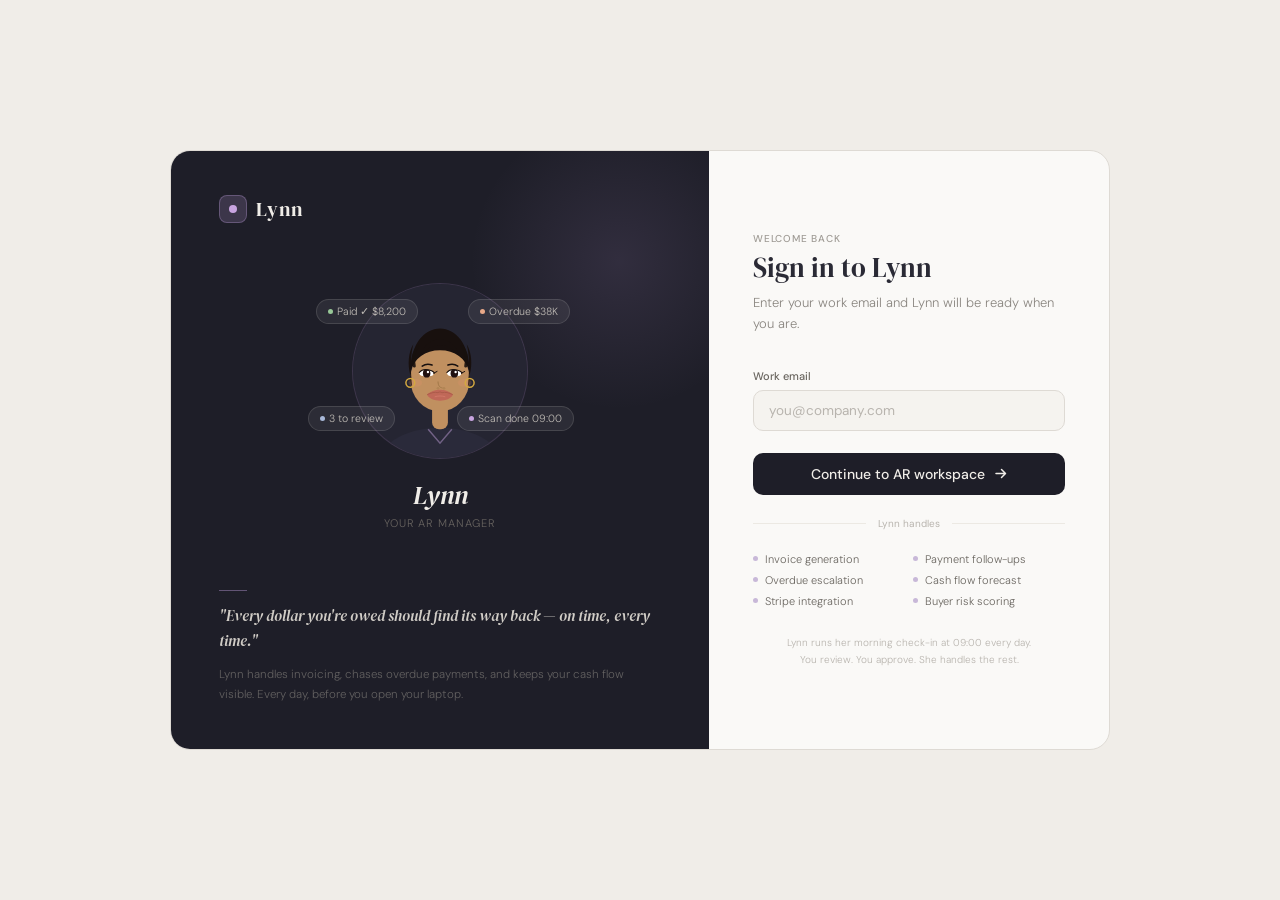
==== static/landing.html @ c95c6534 "Add Lynn front page and Exa risk signal" ====
<!DOCTYPE html>
<html lang="en">
<head>
<meta charset="UTF-8">
<meta name="viewport" content="width=device-width, initial-scale=1.0">
<title>Lynn — Your AR Manager</title>
<link href="https://fonts.googleapis.com/css2?family=DM+Sans:wght@300;400;500&family=DM+Serif+Display:ital@0;1&display=swap" rel="stylesheet">
<style>
* { box-sizing: border-box; margin: 0; padding: 0; }
body {
  font-family: 'DM Sans', sans-serif;
  background: #f0ede8;
  min-height: 100vh;
  display: flex;
  align-items: center;
  justify-content: center;
  padding: 24px;
}
.page {
  display: grid;
  grid-template-columns: 1fr 400px;
  max-width: 940px;
  width: 100%;
  min-height: 600px;
  background: #faf9f7;
  border-radius: 20px;
  border: 1px solid #dedad4;
  overflow: hidden;
}
.left {
  background: #1e1e28;
  padding: 44px 48px;
  display: flex;
  flex-direction: column;
  justify-content: space-between;
  position: relative;
  overflow: hidden;
}
.left-glow {
  position: absolute;
  width: 300px; height: 300px;
  border-radius: 50%;
  background: radial-gradient(circle, rgba(180,148,210,0.13) 0%, transparent 70%);
  top: -40px; right: -60px;
  pointer-events: none;
}
.brand {
  display: flex; align-items: center; gap: 9px;
  position: relative; z-index: 1;
}
.brand-mark {
  width: 28px; height: 28px; border-radius: 8px;
  background: rgba(180,148,210,0.2);
  border: 1px solid rgba(180,148,210,0.35);
  display: flex; align-items: center; justify-content: center;
}
.brand-dot { width: 8px; height: 8px; border-radius: 50%; background: #c8a4e0; }
.brand-name {
  font-family: 'DM Serif Display', serif;
  font-size: 20px; color: #f0ede8; letter-spacing: 0.04em;
}
.avatar-center {
  display: flex; flex-direction: column; align-items: center;
  position: relative; z-index: 1; flex: 1; justify-content: center;
}
.avatar-wrap {
  position: relative; margin-bottom: 18px;
}
.avatar-circle {
  width: 176px; height: 176px; border-radius: 50%;
  background: rgba(180,148,210,0.07);
  border: 1px solid rgba(180,148,210,0.14);
  overflow: hidden;
  display: flex; align-items: flex-end; justify-content: center;
}
.chip {
  position: absolute;
  background: rgba(240,237,232,0.07);
  border: 1px solid rgba(240,237,232,0.13);
  border-radius: 20px;
  padding: 5px 11px;
  font-size: 10.5px; color: #c0bcb6;
  white-space: nowrap; font-weight: 300;
}
.chip-tl { top: 16px; left: -36px; }
.chip-tr { top: 16px; right: -42px; }
.chip-bl { bottom: 28px; left: -44px; }
.chip-br { bottom: 28px; right: -46px; }
.cdot { display:inline-block; width:5px; height:5px; border-radius:50%; margin-right:4px; vertical-align:middle; margin-bottom:1px; }
.lynn-label {
  font-family: 'DM Serif Display', serif;
  font-style: italic; font-size: 26px; color: #f0ede8; margin-bottom: 3px;
}
.lynn-role {
  font-size: 11px; color: #686460; font-weight: 300;
  letter-spacing: 0.08em; text-transform: uppercase;
}
.vision { position: relative; z-index: 1; }
.vision-line { width: 28px; height: 1px; background: rgba(180,148,210,0.45); margin-bottom: 13px; }
.vision-quote {
  font-family: 'DM Serif Display', serif;
  font-style: italic; font-size: 15px; color: #d0ccc6; line-height: 1.65; margin-bottom: 11px;
}
.vision-sub { font-size: 11.5px; color: #626060; font-weight: 300; line-height: 1.75; }

/* RIGHT */
.right { padding: 48px 44px; display: flex; flex-direction: column; justify-content: center; }
.eyebrow { font-size: 10px; font-weight: 500; color: #a09c96; text-transform: uppercase; letter-spacing: 0.08em; margin-bottom: 7px; }
.title { font-family: 'DM Serif Display', serif; font-size: 27px; color: #2a2a35; margin-bottom: 7px; line-height: 1.2; }
.subtitle { font-size: 13px; color: #8a8680; font-weight: 300; line-height: 1.65; margin-bottom: 34px; }
.flabel { font-size: 11px; font-weight: 500; color: #6a6660; margin-bottom: 7px; display: block; }
.finput {
  width: 100%; padding: 11px 15px;
  border: 1px solid #dedad4; border-radius: 10px;
  font-size: 13.5px; font-family: 'DM Sans', sans-serif;
  background: #f5f3ef; color: #2a2a35; outline: none;
  transition: border-color 0.2s, background 0.2s; margin-bottom: 22px;
}
.finput:focus { border-color: #b8b0c8; background: #fff; }
.finput::placeholder { color: #b8b4ae; }
.fbtn {
  width: 100%; padding: 12px; border: none; border-radius: 10px;
  background: #1e1e28; color: #f0ede8;
  font-size: 14px; font-weight: 500; font-family: 'DM Sans', sans-serif;
  cursor: pointer; display: flex; align-items: center; justify-content: center; gap: 8px;
  transition: background 0.2s;
}
.fbtn:hover { background: #2e2e3e; }
.divider { display: flex; align-items: center; gap: 12px; margin: 22px 0; }
.dline { flex: 1; height: 1px; background: #ece9e3; }
.dtext { font-size: 10px; color: #b8b4ae; }
.caps { display: grid; grid-template-columns: 1fr 1fr; gap: 7px; }
.cap { display: flex; align-items: center; gap: 7px; font-size: 11px; color: #6a6660; font-weight: 300; }
.capdot { width: 5px; height: 5px; border-radius: 50%; background: #c8b8d8; flex-shrink: 0; }
.fnote { margin-top: 26px; font-size: 10px; color: #b8b4ae; font-weight: 300; line-height: 1.7; text-align: center; }
</style>
</head>
<body>
<div class="page">

  <div class="left">
    <div class="left-glow"></div>

    <div class="brand">
      <div class="brand-mark"><div class="brand-dot"></div></div>
      <span class="brand-name">Lynn</span>
    </div>

    <div class="avatar-center">
      <div class="avatar-wrap">
        <div class="chip chip-tl"><span class="cdot" style="background:#98c898"></span>Paid ✓ $8,200</div>
        <div class="chip chip-tr"><span class="cdot" style="background:#e8a888"></span>Overdue $38K</div>
        <div class="chip chip-bl"><span class="cdot" style="background:#a8b8d8"></span>3 to review</div>
        <div class="chip chip-br"><span class="cdot" style="background:#c8a4e0"></span>Scan done 09:00</div>

        <div class="avatar-circle">
          <svg width="176" height="176" viewBox="0 0 176 176" fill="none" xmlns="http://www.w3.org/2000/svg">

            <!-- bg -->
            <circle cx="88" cy="88" r="88" fill="#252532"/>

            <!-- BODY — drawn first, behind everything -->
            <path d="M20 200 C20 165 48 148 88 146 C128 148 156 165 156 200 Z" fill="#2a2a3a"/>
            <!-- shirt V -->
            <path d="M76 148 L88 162 L100 148" stroke="#c8a4e0" stroke-width="1.5" fill="none" opacity="0.45"/>

            <!-- NECK -->
            <rect x="80" y="120" width="16" height="28" rx="7" fill="#c09060"/>

            <!-- HEAD SHAPE — skin, drawn on top of neck -->
            <ellipse cx="88" cy="97" rx="30" ry="33" fill="#c09060"/>

            <!-- HAIR BACK — only the part behind/below the head, not on face -->
            <!-- back of hair at top — semicircle sitting above forehead -->
            <path d="M58 90 C58 62 72 46 88 46 C104 46 118 62 118 90 C114 76 103 68 88 68 C73 68 62 76 58 90 Z" fill="#18100e"/>

            <!-- side hair left — behind ear, below cheek level only -->
            <path d="M58 93 C55 83 56 70 61 62 C58 74 58 88 60 106 C58 102 57 98 58 93 Z" fill="#18100e"/>
            <!-- side hair right -->
            <path d="M118 93 C121 83 120 70 115 62 C118 74 118 88 116 106 C118 102 119 98 118 93 Z" fill="#18100e"/>

            <!-- FACE FEATURES on top of everything -->

            <!-- brows — thin arched -->
            <path d="M70 84 C73 82 77 82 80 83" stroke="#18100e" stroke-width="1.6" stroke-linecap="round" fill="none"/>
            <path d="M96 83 C99 82 103 82 106 84" stroke="#18100e" stroke-width="1.6" stroke-linecap="round" fill="none"/>

            <!-- eyes white -->
            <path d="M67 91 C69 88 73 87 77 88 C81 89 82 91 81 93 C79 95 70 95 68 93 C67 92 67 91 67 91 Z" fill="#fff"/>
            <path d="M95 91 C97 88 101 87 105 88 C109 89 110 91 109 93 C107 95 98 95 96 93 C95 92 95 91 95 91 Z" fill="#fff"/>

            <!-- iris -->
            <ellipse cx="74.5" cy="91.5" rx="3.8" ry="4.2" fill="#201010"/>
            <ellipse cx="102.5" cy="91.5" rx="3.8" ry="4.2" fill="#201010"/>

            <!-- shine -->
            <circle cx="75.8" cy="90" r="1.2" fill="#fff"/>
            <circle cx="103.8" cy="90" r="1.2" fill="#fff"/>

            <!-- eyeliner -->
            <path d="M67 90.5 C69 88 73 87 77 88 C81 89 82.5 90.5 82 91.5" stroke="#18100e" stroke-width="1.1" fill="none" stroke-linecap="round"/>
            <path d="M95 90.5 C97 88 101 87 105 88 C109 89 110.5 90.5 110 91.5" stroke="#18100e" stroke-width="1.1" fill="none" stroke-linecap="round"/>
            <!-- lash flick -->
            <path d="M82 91 L85 89.5" stroke="#18100e" stroke-width="1" fill="none" stroke-linecap="round"/>
            <path d="M110 91 L113 89.5" stroke="#18100e" stroke-width="1" fill="none" stroke-linecap="round"/>

            <!-- nose minimal -->
            <path d="M86 100 C86 104 88 106 90 106" stroke="#a07848" stroke-width="1" fill="none" stroke-linecap="round"/>
            <circle cx="86" cy="106.5" r="1.4" fill="#a07848" opacity="0.45"/>
            <circle cx="92" cy="106.5" r="1.4" fill="#a07848" opacity="0.45"/>

            <!-- lips -->
            <path d="M75 113 C79 109 84 108 88 108 C92 108 97 109 101 113 C99 117 94 119 88 119 C82 119 77 117 75 113 Z" fill="#c06858"/>
            <path d="M75 113 C79 111 83 110 86 111 C87 110 89 110 90 111 C93 110 97 111 101 113" stroke="#a85848" stroke-width="0.8" fill="none"/>
            <path d="M83 115 C86 114 90 114 93 115" stroke="#e08878" stroke-width="1" fill="none" opacity="0.5" stroke-linecap="round"/>

            <!-- blush -->
            <ellipse cx="63" cy="101" rx="7" ry="4" fill="#e89070" opacity="0.18"/>
            <ellipse cx="113" cy="101" rx="7" ry="4" fill="#e89070" opacity="0.18"/>

            <!-- earrings — gold hoops, outside face -->
            <circle cx="58" cy="101" r="4.5" stroke="#d4a840" stroke-width="1.5" fill="none"/>
            <circle cx="118" cy="101" r="4.5" stroke="#d4a840" stroke-width="1.5" fill="none"/>

            <!-- hair fringe / front wisps — on top of face at forehead -->
            <path d="M68 74 C72 62 80 57 88 57 C96 57 104 62 108 74 C102 66 95 63 88 63 C81 63 74 66 68 74 Z" fill="#18100e"/>
            <!-- a few face-framing wisp strands -->
            <path d="M62 84 C60 76 62 68 66 64" stroke="#18100e" stroke-width="3" fill="none" stroke-linecap="round" opacity="0.9"/>
            <path d="M114 84 C116 76 114 68 110 64" stroke="#18100e" stroke-width="3" fill="none" stroke-linecap="round" opacity="0.9"/>

          </svg>
        </div>
      </div>

      <div class="lynn-label">Lynn</div>
      <div class="lynn-role">Your AR Manager</div>
    </div>

    <div class="vision">
      <div class="vision-line"></div>
      <div class="vision-quote">"Every dollar you're owed should find its way back — on time, every time."</div>
      <div class="vision-sub">Lynn handles invoicing, chases overdue payments, and keeps your cash flow visible. Every day, before you open your laptop.</div>
    </div>
  </div>

  <div class="right">
    <div class="eyebrow">Welcome back</div>
    <div class="title">Sign in to Lynn</div>
    <div class="subtitle">Enter your work email and Lynn will be ready when you are.</div>

    <label class="flabel" for="email">Work email</label>
    <input class="finput" id="email" type="email" placeholder="you@company.com" />

    <button id="enterLynn" class="fbtn" type="button">
      Continue to AR workspace
      <svg width="15" height="15" viewBox="0 0 15 15" fill="none">
        <path d="M3 7.5h9M8.5 3.5l4 4-4 4" stroke="currentColor" stroke-width="1.5" stroke-linecap="round" stroke-linejoin="round"/>
      </svg>
    </button>

    <div class="divider">
      <div class="dline"></div>
      <span class="dtext">Lynn handles</span>
      <div class="dline"></div>
    </div>

    <div class="caps">
      <div class="cap"><div class="capdot"></div>Invoice generation</div>
      <div class="cap"><div class="capdot"></div>Payment follow-ups</div>
      <div class="cap"><div class="capdot"></div>Overdue escalation</div>
      <div class="cap"><div class="capdot"></div>Cash flow forecast</div>
      <div class="cap"><div class="capdot"></div>Stripe integration</div>
      <div class="cap"><div class="capdot"></div>Buyer risk scoring</div>
    </div>

    <div class="fnote">
      Lynn runs her morning check-in at 09:00 every day.<br>
      You review. You approve. She handles the rest.
    </div>
  </div>

</div>
<script>
  document.getElementById("enterLynn").addEventListener("click", () => {
    window.location.href = "/app";
  });
  document.getElementById("email").addEventListener("keydown", (event) => {
    if (event.key === "Enter") window.location.href = "/app";
  });
</script>
</body>
</html>
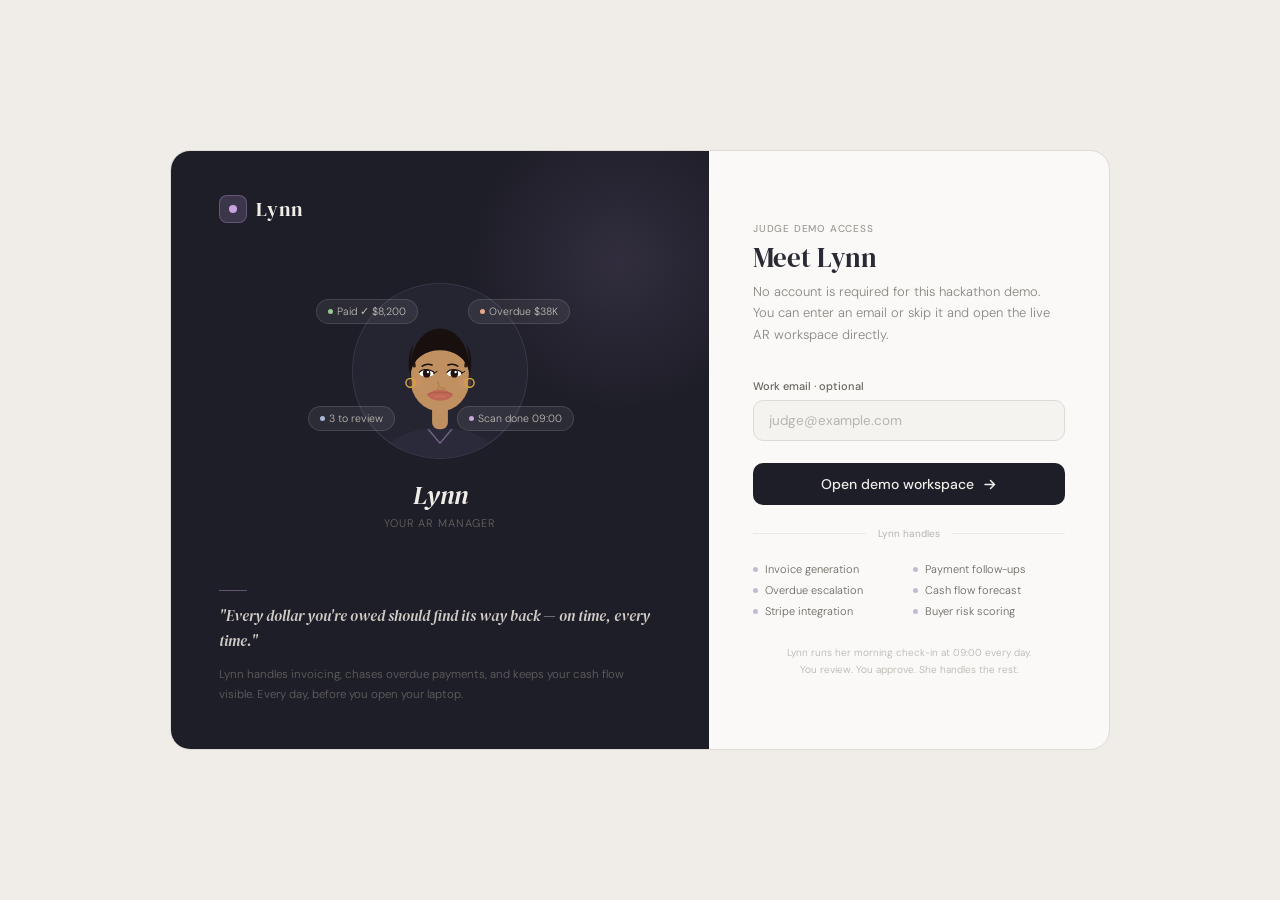
==== commit f86c11a7: "Clarify demo access on front page" ====
--- a/static/landing.html
+++ b/static/landing.html
@@ -244,15 +244,15 @@
   </div>
 
   <div class="right">
-    <div class="eyebrow">Welcome back</div>
-    <div class="title">Sign in to Lynn</div>
-    <div class="subtitle">Enter your work email and Lynn will be ready when you are.</div>
-
-    <label class="flabel" for="email">Work email</label>
-    <input class="finput" id="email" type="email" placeholder="you@company.com" />
+    <div class="eyebrow">Judge demo access</div>
+    <div class="title">Meet Lynn</div>
+    <div class="subtitle">No account is required for this hackathon demo. You can enter an email or skip it and open the live AR workspace directly.</div>
+
+    <label class="flabel" for="email">Work email · optional</label>
+    <input class="finput" id="email" type="email" placeholder="judge@example.com" />
 
     <button id="enterLynn" class="fbtn" type="button">
-      Continue to AR workspace
+      Open demo workspace
       <svg width="15" height="15" viewBox="0 0 15 15" fill="none">
         <path d="M3 7.5h9M8.5 3.5l4 4-4 4" stroke="currentColor" stroke-width="1.5" stroke-linecap="round" stroke-linejoin="round"/>
       </svg>
